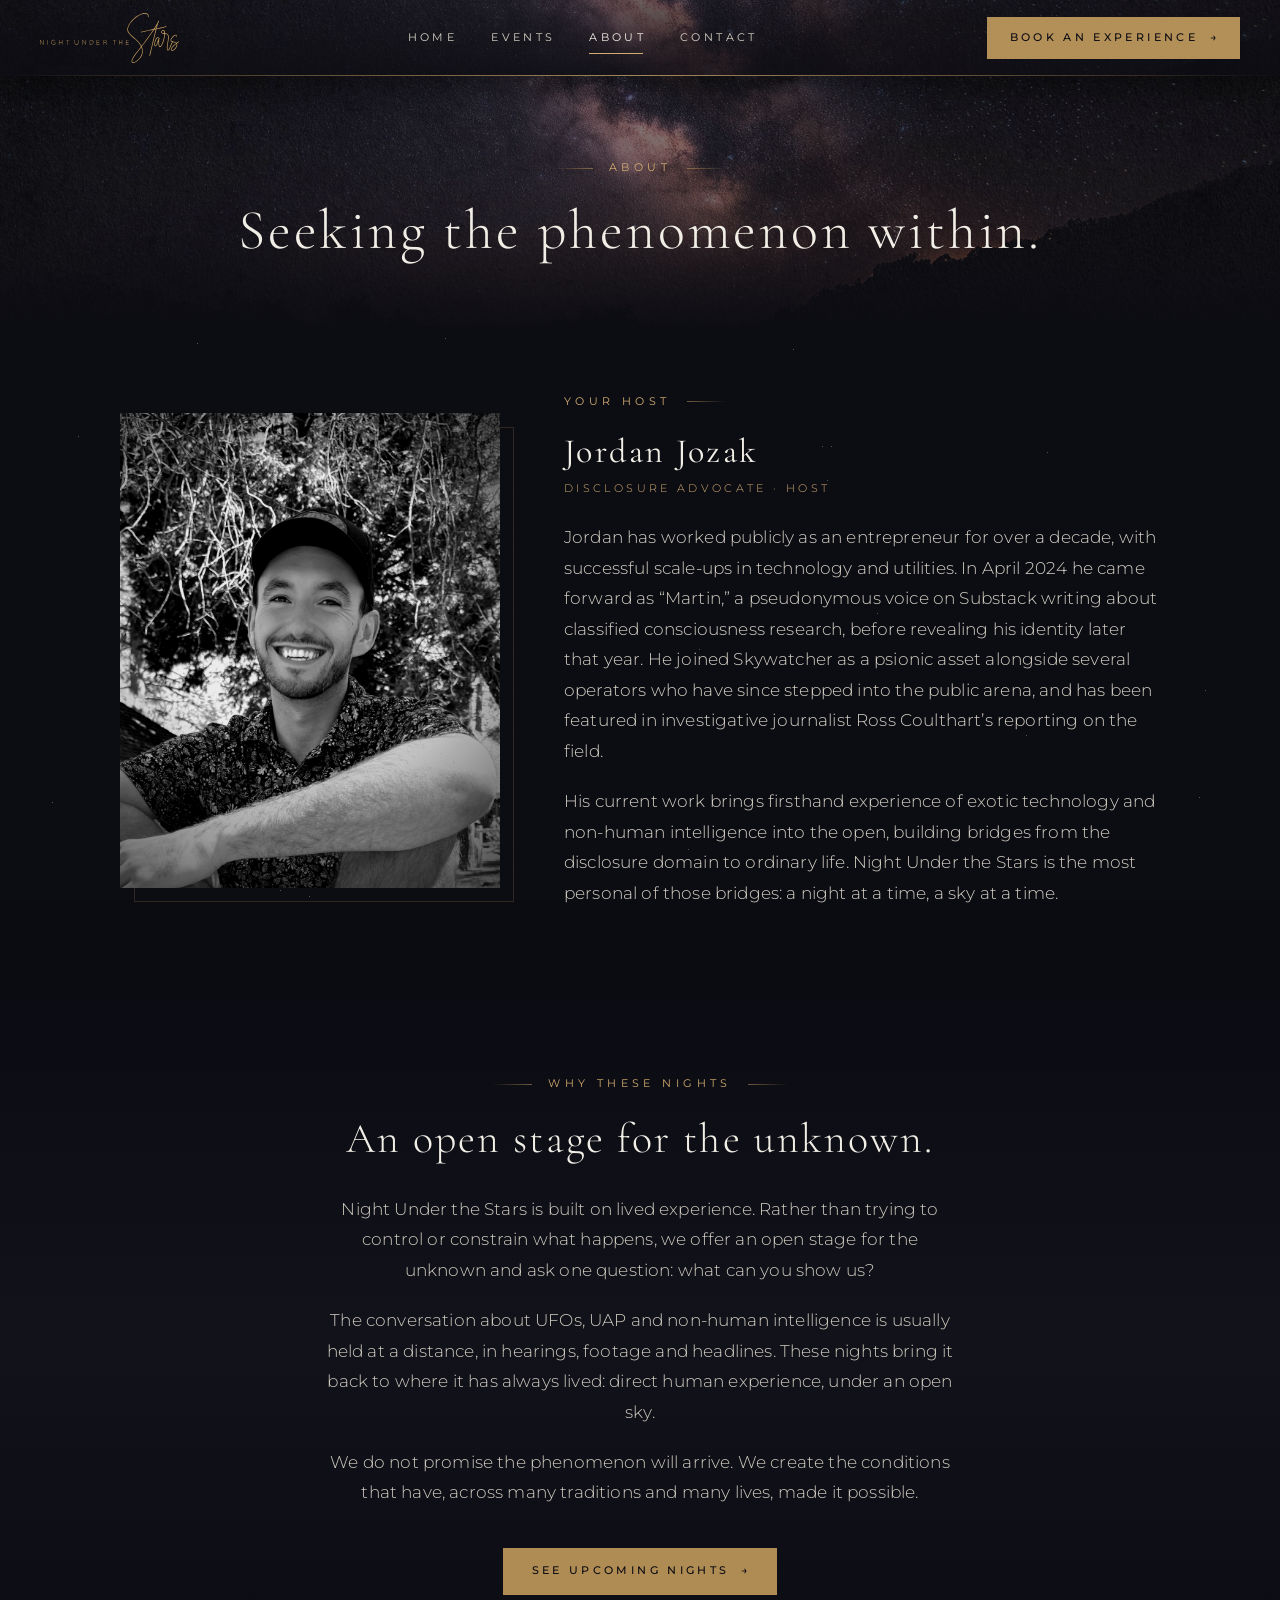
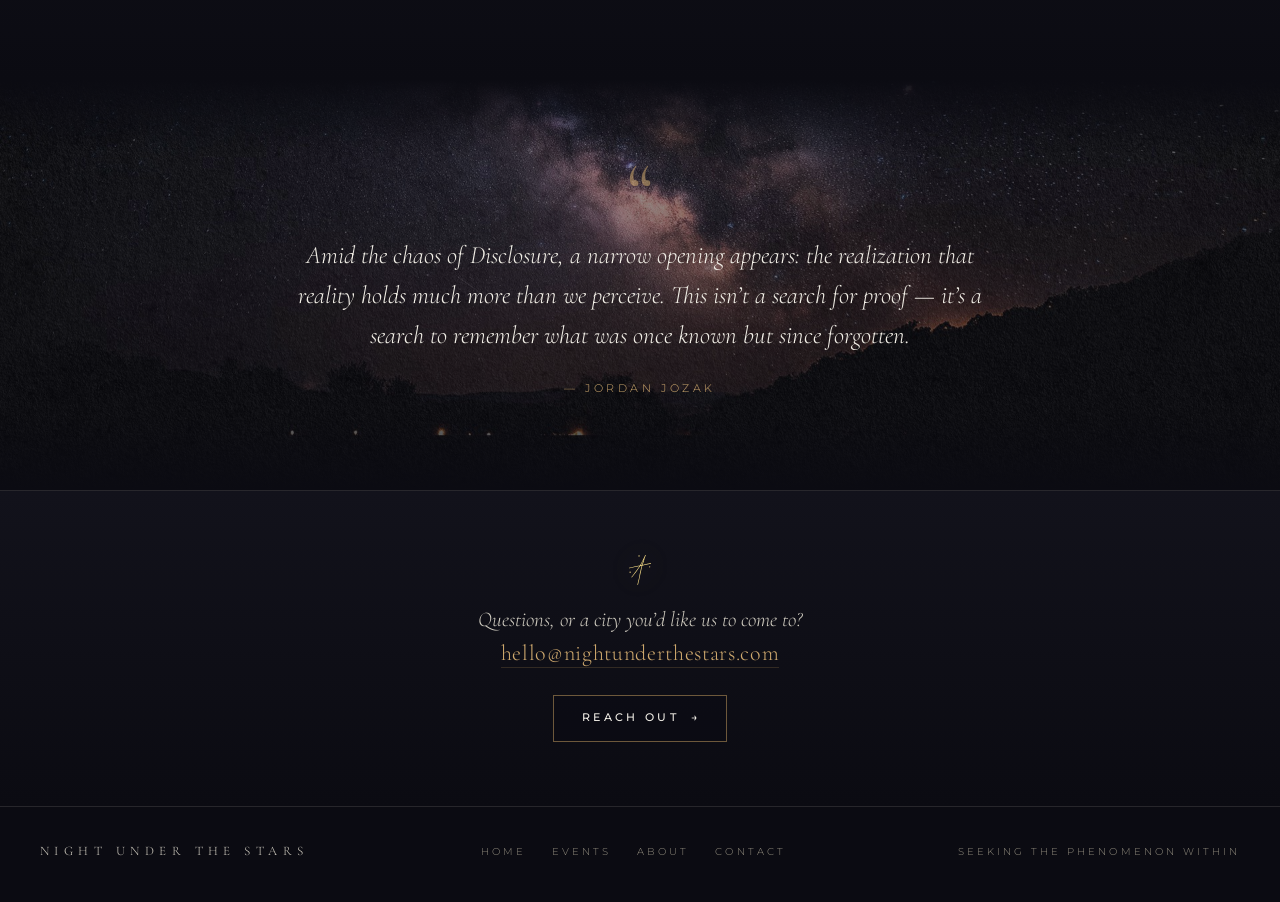
==== about/index.html @ 2a7de174 "Four-page site: Home, Events, About, Contact; always-on header; shorter home From Jordan's Nov 18 vo" ====
<!DOCTYPE html>
<html lang="en" class="no-js">
<head>
<meta charset="UTF-8" />
<meta name="viewport" content="width=device-width, initial-scale=1.0" />
<title>About Jordan Jozak — Night Under the Stars</title>
<meta name="description" content="Jordan Jozak hosts Night Under the Stars: single evenings of meditation and sky watch that bring the UFO, UAP and NHI conversation back to direct human experience." />
<link rel="canonical" href="https://nightunderthestars.com/about/" />
<meta property="og:title" content="About Jordan Jozak — Night Under the Stars" />
<meta property="og:description" content="Jordan Jozak hosts Night Under the Stars: single evenings of meditation and sky watch that bring the UFO, UAP and NHI conversation back to direct human experience." />
<meta property="og:image" content="https://nightunderthestars.com/assets/img/hero.jpg" />
<meta property="og:url" content="https://nightunderthestars.com/about/" />
<meta property="og:type" content="website" />
<meta name="twitter:card" content="summary_large_image" />
<meta name="robots" content="index,follow" />
<script>document.documentElement.className = 'js';</script>
<link rel="icon" type="image/svg+xml" href="/assets/logo/star.svg" />
<link rel="preconnect" href="https://fonts.googleapis.com" />
<link rel="preconnect" href="https://fonts.gstatic.com" crossorigin />
<link href="https://fonts.googleapis.com/css2?family=Cormorant+Garamond:ital,wght@0,300;0,400;0,500;1,300;1,400&family=Montserrat:wght@200;300;400;500&display=swap" rel="stylesheet" />
<link rel="stylesheet" href="/assets/css/site.css" />
</head>
<body>

<div class="starfield" id="starfield" aria-hidden="true"></div>

<header class="site-header">
  <a class="brand" href="/" aria-label="Night Under the Stars, home">
    <img src="/assets/logo/nuts-horiz.svg" alt="Night Under the Stars" />
  </a>
  <nav class="site-nav" aria-label="Main">
    <a href="/">Home</a>
    <a href="/events/">Events</a>
    <a href="/about/" aria-current="page">About</a>
    <a href="/contact/">Contact</a>
  </nav>
  <a class="btn btn-gold header-cta" href="/events/">Book an Experience <span class="arrow" aria-hidden="true">&rarr;</span></a>
</header>

<main>

<section class="page-head sky">
  <div class="eyebrow">About</div>
  <h1>Seeking the phenomenon within.</h1>
</section>

<section class="section tight">
  <div class="wrap reveal">
    <div class="host">
      <div class="host-photo">
        <img src="/assets/img/jordan.jpg" alt="Jordan Jozak" width="1039" height="1300" />
      </div>
      <div>
        <div class="eyebrow left">Your Host</div>
        <div class="host-name">Jordan Jozak</div>
        <div class="host-role">Disclosure Advocate &middot; Host</div>
        <div class="prose">
          <p>Jordan has worked publicly as an entrepreneur for over a decade, with successful scale-ups in technology and utilities. In April 2024 he came forward as &ldquo;Martin,&rdquo; a pseudonymous voice on Substack writing about classified consciousness research, before revealing his identity later that year. He joined Skywatcher as a psionic asset alongside several operators who have since stepped into the public arena, and has been featured in investigative journalist Ross Coulthart&rsquo;s reporting on the field.</p>
          <p>His current work brings firsthand experience of exotic technology and non-human intelligence into the open, building bridges from the disclosure domain to ordinary life. Night Under the Stars is the most personal of those bridges: a night at a time, a sky at a time.</p>
        </div>
      </div>
    </div>
  </div>
</section>

<section class="section soft">
  <div class="wrap narrow reveal">
    <div class="eyebrow">Why These Nights</div>
    <h2>An open stage for the unknown.</h2>
    <div class="prose center" style="text-align:center">
      <p>
        Night Under the Stars is built on lived experience. Rather than trying to control or constrain what happens, we offer an open stage for the unknown and ask one question: what can you show us?
      </p>
      <p>
        The conversation about UFOs, UAP and non-human intelligence is usually held at a distance, in hearings, footage and headlines. These nights bring it back to where it has always lived: direct human experience, under an open sky.
      </p>
      <p>
        We do not promise the phenomenon will arrive. We create the conditions that have, across many traditions and many lives, made it possible.
      </p>
    </div>
    <div class="section-cta">
      <a class="btn btn-gold" href="/events/">See Upcoming Nights <span class="arrow" aria-hidden="true">&rarr;</span></a>
    </div>
  </div>
</section>

<section class="quote-band reveal">
  <div class="mark" aria-hidden="true">&ldquo;</div>
  <blockquote>
    Amid the chaos of Disclosure, a narrow opening appears: the realization that reality holds <em>much</em> more than we perceive. This isn&rsquo;t a search for proof &mdash; it&rsquo;s a search to remember what was once known but since forgotten.
    <cite>&mdash; Jordan Jozak</cite>
  </blockquote>
</section>

</main>

<section class="reach">
  <img src="/assets/logo/star.svg" alt="" />
  <p>Questions, or a city you&rsquo;d like us to come to?<br/>
    <a class="mail" href="mailto:hello@nightunderthestars.com">hello@nightunderthestars.com</a></p>
  <a class="btn btn-ghost" href="/contact/">Reach Out <span class="arrow" aria-hidden="true">&rarr;</span></a>
</section>

<footer class="site-footer">
  <div class="footer-mark">Night Under the Stars</div>
  <nav class="footer-nav" aria-label="Footer">
    <a href="/">Home</a>
    <a href="/events/">Events</a>
    <a href="/about/">About</a>
    <a href="/contact/">Contact</a>
  </nav>
  <div class="footer-meta">Seeking the Phenomenon Within</div>
</footer>

<script src="/assets/js/nights.js"></script>
<script src="/assets/js/site.js"></script>
</body>
</html>
---- assets/css/site.css ----
/* Night Under the Stars — shared styles for every page.
   Palette and type come from the brand kit: night, gold, ivory; Cormorant Garamond + Montserrat. */

:root {
  --bg: #0b0b12;
  --bg-soft: #12121b;
  --ink: #f1eee6;
  --ink-soft: #d0ccc0;
  --ink-mute: #918c7e;
  --gold: #b08c55;
  --gold-bright: #cfa96e;
  --gold-soft: rgba(176, 140, 85, 0.6);
  --gold-faint: rgba(176, 140, 85, 0.22);
  --rule: rgba(241, 238, 230, 0.12);
  --header-h: 76px;
  --band-h: 66px;
  --serif: 'Cormorant Garamond', Georgia, serif;
  --sans: 'Montserrat', -apple-system, BlinkMacSystemFont, sans-serif;
}

* { box-sizing: border-box; margin: 0; padding: 0; }
html { scroll-behavior: smooth; scroll-padding-top: calc(var(--header-h) + 16px); }

body {
  font-family: var(--sans);
  font-weight: 300;
  background: var(--bg);
  color: var(--ink);
  line-height: 1.6;
  -webkit-font-smoothing: antialiased;
  text-rendering: optimizeLegibility;
  overflow-x: hidden;
}

/* a fine film grain over everything, the same tooth as the title card */
body::after {
  content: '';
  position: fixed;
  inset: 0;
  z-index: 200;
  pointer-events: none;
  opacity: 0.07;
  mix-blend-mode: overlay;
  background-image: url("data:image/svg+xml,%3Csvg xmlns='http://www.w3.org/2000/svg' width='220' height='220'%3E%3Cfilter id='n'%3E%3CfeTurbulence type='fractalNoise' baseFrequency='0.9' numOctaves='2' stitchTiles='stitch'/%3E%3CfeColorMatrix values='0 0 0 0 1  0 0 0 0 1  0 0 0 0 1  0 0 0 0.9 0'/%3E%3C/filter%3E%3Crect width='220' height='220' filter='url(%23n)'/%3E%3C/svg%3E");
}

::selection { background: var(--gold); color: var(--bg); }
a { color: inherit; text-decoration: none; }
img { max-width: 100%; height: auto; display: block; }
[hidden] { display: none !important; }

.visually-hidden {
  position: absolute;
  width: 1px; height: 1px;
  margin: -1px; padding: 0;
  overflow: hidden;
  clip: rect(0 0 0 0);
  white-space: nowrap;
  border: 0;
}

a:focus-visible, button:focus-visible, input:focus-visible, textarea:focus-visible {
  outline: 1px solid var(--gold-bright);
  outline-offset: 3px;
}

/* ===== HEADER (always on) ===== */
.site-header {
  position: sticky;
  top: 0;
  z-index: 100;
  height: var(--header-h);
  display: flex;
  align-items: center;
  justify-content: space-between;
  gap: 24px;
  padding: 0 40px;
  background:
    linear-gradient(180deg, rgba(11,11,18,0.62) 0%, rgba(11,11,18,0.9) 100%),
    url('/assets/img/cosmos.jpg') center 36% / cover;
  box-shadow: 0 12px 44px rgba(0,0,0,0.5);
}
/* a thread of gold along the lower edge */
.site-header::after {
  content: '';
  position: absolute;
  left: 0; right: 0; bottom: 0;
  height: 1px;
  background: linear-gradient(90deg, transparent 0%, var(--gold-soft) 22%, var(--gold-bright) 50%, var(--gold-soft) 78%, transparent 100%);
  opacity: 0.75;
}
.brand { display: inline-flex; align-items: center; flex: 0 0 auto; }
.brand img {
  height: 50px;
  width: auto;
  filter: brightness(1.15) drop-shadow(0 2px 10px rgba(0,0,0,0.5));
  transition: filter 0.4s ease;
}
.brand:hover img { filter: brightness(1.3) drop-shadow(0 2px 10px rgba(0,0,0,0.5)); }

.site-nav { display: flex; align-items: center; gap: 34px; }
.site-nav a {
  position: relative;
  font-size: 10.5px;
  font-weight: 400;
  letter-spacing: 0.32em;
  text-transform: uppercase;
  color: var(--ink-soft);
  padding: 8px 0;
  transition: color 0.3s ease;
}
.site-nav a::after {
  content: '';
  position: absolute;
  left: 0; right: 0.32em; bottom: 0;
  height: 1px;
  background: var(--gold-bright);
  transform: scaleX(0);
  transform-origin: left;
  transition: transform 0.4s ease;
}
.site-nav a:hover { color: var(--ink); }
.site-nav a:hover::after,
.site-nav a[aria-current="page"]::after { transform: scaleX(1); }
.site-nav a[aria-current="page"] { color: var(--ink); }

/* ===== BUTTONS ===== */
.btn {
  display: inline-flex;
  align-items: center;
  justify-content: center;
  gap: 12px;
  padding: 14px 28px;
  font-family: var(--sans);
  font-size: 10.5px;
  font-weight: 500;
  letter-spacing: 0.32em;
  text-transform: uppercase;
  white-space: nowrap;
  cursor: pointer;
  border: 1px solid var(--gold);
  transition: background 0.4s ease, color 0.4s ease, border-color 0.4s ease;
}
.btn .arrow { display: inline-block; letter-spacing: 0; transition: transform 0.4s ease; }
.btn:hover .arrow { transform: translateX(5px); }
.btn-gold { background: var(--gold); color: var(--bg); }
.btn-gold:hover { background: var(--gold-bright); border-color: var(--gold-bright); }
.btn-ghost { border-color: var(--gold-soft); color: var(--ink); background: rgba(11,11,18,0.35); }
.btn-ghost:hover { background: rgba(176,140,85,0.14); }
.header-cta { flex: 0 0 auto; padding: 12px 22px; }

.text-link {
  display: inline-flex;
  align-items: center;
  gap: 10px;
  font-size: 10.5px;
  font-weight: 400;
  letter-spacing: 0.32em;
  text-transform: uppercase;
  color: var(--gold-bright);
  transition: color 0.3s ease;
}
.text-link .arrow { letter-spacing: 0; transition: transform 0.4s ease; }
.text-link:hover { color: var(--ink); }
.text-link:hover .arrow { transform: translateX(5px); }

/* ===== HOME HERO: the title card, with the band below it inside the first screen ===== */
.hero {
  position: relative;
  height: calc(100vh - var(--header-h) - var(--band-h));
  height: calc(100svh - var(--header-h) - var(--band-h));
  min-height: 420px;
  max-height: 900px;
  overflow: hidden;
}
.hero-bg {
  position: absolute;
  inset: 0;
  background: url('/assets/img/hero.jpg') center center / cover;
  filter: brightness(1.45) saturate(1.18);
}
.hero-bg::before {
  content: '';
  position: absolute;
  inset: 0;
  background: radial-gradient(ellipse 34% 42% at 50% 56%, rgba(255, 218, 158, 0.38) 0%, rgba(255, 203, 126, 0.15) 40%, transparent 70%);
  mix-blend-mode: soft-light;
}
.hero-bg::after {
  content: '';
  position: absolute;
  inset: 0;
  background:
    radial-gradient(ellipse at center, rgba(11,11,18,0) 0%, rgba(11,11,18,0.14) 70%, rgba(11,11,18,0.7) 100%),
    linear-gradient(to bottom, rgba(11,11,18,0) 0%, rgba(11,11,18,0) 86%, rgba(11,11,18,0.85) 100%);
}

.cta-band {
  display: flex;
  align-items: center;
  justify-content: center;
  gap: 14px;
  height: var(--band-h);
  background: linear-gradient(180deg, #0d0d15, var(--bg-soft));
  border-top: 1px solid var(--gold-faint);
  border-bottom: 1px solid var(--rule);
  font-size: 11px;
  font-weight: 400;
  letter-spacing: 0.4em;
  text-transform: uppercase;
  color: var(--gold-bright);
  transition: color 0.4s ease, background 0.4s ease;
}
.cta-band .arrow { letter-spacing: 0; transition: transform 0.4s ease; }
.cta-band:hover { color: var(--ink); }
.cta-band:hover .arrow { transform: translateX(6px); }

/* ===== PAGE HEAD (inner pages) ===== */
.page-head {
  position: relative;
  text-align: center;
  padding: 84px 32px 76px;
  background:
    linear-gradient(to bottom, rgba(11,11,18,0.55) 0%, rgba(11,11,18,0.62) 60%, var(--bg) 100%),
    url('/assets/img/background.jpg') center 32% / cover;
}
.page-head.sky {
  background:
    linear-gradient(to bottom, rgba(11,11,18,0.5) 0%, rgba(11,11,18,0.6) 60%, var(--bg) 100%),
    url('/assets/img/cosmos.jpg') center 40% / cover;
}
.page-head h1 {
  font-family: var(--serif);
  font-weight: 300;
  font-size: clamp(34px, 4.6vw, 56px);
  letter-spacing: 0.05em;
  line-height: 1.12;
}
.page-head .sub {
  font-family: var(--serif);
  font-style: italic;
  font-size: clamp(18px, 1.8vw, 21px);
  color: var(--ink-soft);
  max-width: 560px;
  margin: 18px auto 0;
  line-height: 1.55;
}

/* ===== SECTIONS ===== */
.section { padding: 84px 32px; }
.section.tight { padding-top: 56px; }
.section.soft { background: linear-gradient(180deg, var(--bg) 0%, var(--bg-soft) 50%, var(--bg) 100%); }
.wrap { max-width: 1040px; margin: 0 auto; }
.wrap.narrow { max-width: 680px; }
.center { text-align: center; }

.eyebrow {
  font-size: 10.5px;
  font-weight: 400;
  letter-spacing: 0.42em;
  text-transform: uppercase;
  color: var(--gold-bright);
  margin-bottom: 22px;
  display: flex;
  align-items: center;
  justify-content: center;
  gap: 16px;
}
.eyebrow::before, .eyebrow::after {
  content: '';
  flex: 0 0 40px;
  height: 1px;
  background: linear-gradient(to right, transparent, var(--gold-soft));
}
.eyebrow::after { background: linear-gradient(to left, transparent, var(--gold-soft)); }
.eyebrow.left { justify-content: flex-start; }
.eyebrow.left::before { display: none; }

h2 {
  font-family: var(--serif);
  font-weight: 300;
  font-size: clamp(28px, 3.4vw, 42px);
  letter-spacing: 0.05em;
  line-height: 1.16;
  text-align: center;
  margin-bottom: 30px;
}
h2.left { text-align: left; }

.prose { font-size: 16.5px; line-height: 1.85; color: var(--ink-soft); letter-spacing: 0.01em; }
.prose p + p { margin-top: 1.2em; }
.prose.center { max-width: 640px; margin-left: auto; margin-right: auto; }
.prose strong { font-weight: 400; color: var(--ink); }

.section-cta { margin-top: 40px; text-align: center; }

/* ===== THE NIGHT: four even steps ===== */
.steps {
  display: grid;
  grid-template-columns: repeat(4, 1fr);
  border-top: 1px solid var(--rule);
  border-bottom: 1px solid var(--rule);
  margin-top: 44px;
}
.step { padding: 34px 26px 36px; text-align: center; border-right: 1px solid var(--rule); }
.step:last-child { border-right: none; }
.step-num {
  font-family: var(--serif);
  font-style: italic;
  font-size: 17px;
  color: var(--gold-bright);
  letter-spacing: 0.08em;
  margin-bottom: 12px;
}
.step-title {
  font-family: var(--serif);
  font-weight: 400;
  font-size: 22px;
  letter-spacing: 0.05em;
  margin-bottom: 12px;
}
.step-body { font-size: 14.5px; line-height: 1.7; color: var(--ink-soft); }

/* ===== QUOTE BAND ===== */
.quote-band {
  text-align: center;
  padding: 92px 32px;
  background:
    linear-gradient(to bottom, var(--bg) 0%, rgba(11,11,18,0.42) 18%, rgba(11,11,18,0.58) 82%, var(--bg) 100%),
    url('/assets/img/cosmos.jpg') center 38% / cover;
}
.quote-band .mark {
  font-family: var(--serif);
  font-size: 84px;
  line-height: 0.5;
  color: var(--gold-bright);
  opacity: 0.55;
  margin-bottom: 22px;
  user-select: none;
}
.quote-band blockquote {
  font-family: var(--serif);
  font-style: italic;
  font-weight: 300;
  font-size: clamp(20px, 2.1vw, 25px);
  line-height: 1.6;
  max-width: 700px;
  margin: 0 auto;
}
.quote-band cite {
  display: block;
  margin-top: 26px;
  font-family: var(--sans);
  font-style: normal;
  font-size: 10.5px;
  letter-spacing: 0.34em;
  text-transform: uppercase;
  color: var(--gold-bright);
}

/* ===== NIGHTS LIST ===== */
.nights-card {
  max-width: 860px;
  margin: 0 auto;
  padding: 6px 44px;
  border: 1px solid var(--gold-faint);
  background: rgba(18, 18, 27, 0.72);
  box-shadow: 0 24px 60px rgba(0,0,0,0.35);
}
.night {
  display: grid;
  grid-template-columns: 150px 1fr 190px;
  gap: 32px;
  align-items: center;
  padding: 30px 0;
  border-bottom: 1px solid var(--rule);
}
.night:last-child { border-bottom: none; }
.night-date span { display: block; }
.night-weekday, .night-year {
  font-size: 9.5px;
  font-weight: 400;
  letter-spacing: 0.34em;
  text-transform: uppercase;
  color: var(--ink-mute);
}
.night-day {
  font-family: var(--serif);
  font-style: italic;
  font-size: 22px;
  color: var(--gold-bright);
  letter-spacing: 0.03em;
  margin: 4px 0;
}
.night-city { font-family: var(--serif); font-weight: 400; font-size: 28px; letter-spacing: 0.05em; line-height: 1.2; }
.night-detail { margin-top: 8px; font-size: 13.5px; line-height: 1.6; color: var(--ink-soft); }
.night-action { text-align: center; }
.night-action .btn { display: flex; padding-left: 0; padding-right: 0; }
.night-price { font-family: var(--serif); font-size: 21px; letter-spacing: 0.05em; margin-bottom: 12px; }

.nights-empty { padding: 42px 0 44px; text-align: center; }
.nights-empty p {
  font-family: var(--serif);
  font-style: italic;
  font-size: 19px;
  line-height: 1.65;
  color: var(--ink-soft);
  max-width: 520px;
  margin: 0 auto 28px;
}

/* cities on the map */
.cities { display: flex; flex-wrap: wrap; justify-content: center; gap: 12px; max-width: 760px; margin: 0 auto; }
.city {
  padding: 11px 20px;
  border: 1px solid var(--gold-faint);
  font-family: var(--serif);
  font-size: 18px;
  letter-spacing: 0.06em;
  color: var(--ink);
  background: rgba(18,18,27,0.5);
}

/* three even notes */
.notes { display: grid; grid-template-columns: repeat(3, 1fr); gap: 0; border-top: 1px solid var(--rule); border-bottom: 1px solid var(--rule); }
.note { padding: 34px 30px; text-align: center; border-right: 1px solid var(--rule); }
.note:last-child { border-right: none; }
.note-label { font-size: 10px; letter-spacing: 0.36em; text-transform: uppercase; color: var(--gold-bright); margin-bottom: 14px; }
.note-body { font-size: 14.5px; line-height: 1.75; color: var(--ink-soft); }

/* ===== HOST ===== */
.host {
  display: grid;
  grid-template-columns: minmax(0, 380px) minmax(0, 1fr);
  gap: 64px;
  align-items: center;
}
.host-photo { position: relative; }
.host-photo img {
  width: 100%;
  height: auto;
  aspect-ratio: 4 / 5;
  object-fit: cover;
  filter: contrast(1.04) brightness(0.92);
}
.host-photo::after {
  content: '';
  position: absolute;
  inset: 14px -14px -14px 14px;
  border: 1px solid var(--gold-faint);
  z-index: -1;
}
.host.teaser { grid-template-columns: minmax(0, 280px) minmax(0, 1fr); max-width: 860px; margin: 0 auto; }
.host-name { font-family: var(--serif); font-weight: 400; font-size: 34px; letter-spacing: 0.07em; line-height: 1.15; }
.host-role {
  font-size: 10.5px;
  letter-spacing: 0.32em;
  text-transform: uppercase;
  color: var(--gold-bright);
  margin: 10px 0 24px;
}
.host .text-link { margin-top: 28px; }

/* ===== CONTACT ===== */
.contact-card {
  max-width: 600px;
  margin: 0 auto;
  padding: 48px 44px;
  border: 1px solid var(--gold-faint);
  background: rgba(18, 18, 27, 0.72);
  box-shadow: 0 24px 60px rgba(0,0,0,0.35);
}
.form { display: flex; flex-direction: column; gap: 14px; }
.input {
  width: 100%;
  background: rgba(11,11,18,0.7);
  border: 1px solid var(--gold-faint);
  color: var(--ink);
  padding: 16px 20px;
  font-family: var(--sans);
  font-size: 14.5px;
  font-weight: 300;
  letter-spacing: 0.04em;
  outline: none;
  transition: border-color 0.3s ease, background 0.3s ease;
}
.input::placeholder { color: var(--ink-mute); }
.input:focus { border-color: var(--gold-soft); background: rgba(11,11,18,0.9); }
textarea.input { resize: vertical; min-height: 130px; line-height: 1.6; }
.check { display: flex; align-items: flex-start; gap: 12px; font-size: 13.5px; color: var(--ink-soft); text-align: left; padding: 4px 2px; cursor: pointer; }
.check input { margin-top: 3px; accent-color: var(--gold); width: 16px; height: 16px; flex: 0 0 auto; }
.form .btn { margin-top: 6px; padding: 17px 28px; }
.form-note { margin-top: 22px; font-size: 13px; color: var(--ink-mute); text-align: center; line-height: 1.7; }
.form-note a, .mail { color: var(--gold-bright); border-bottom: 1px solid var(--gold-faint); padding-bottom: 1px; transition: border-color 0.3s ease; }
.form-note a:hover, .mail:hover { border-color: var(--gold-bright); }

/* ===== REACH-OUT STRIP + FOOTER (every page) ===== */
.reach {
  text-align: center;
  padding: 64px 32px;
  border-top: 1px solid var(--rule);
  background: linear-gradient(180deg, var(--bg-soft), var(--bg));
}
.reach img { height: 30px; width: auto; margin: 0 auto 18px; filter: brightness(1.8) drop-shadow(0 0 14px rgba(176,140,85,0.35)); }
.reach p { font-family: var(--serif); font-style: italic; font-size: 21px; color: var(--ink-soft); line-height: 1.6; }
.reach .mail { font-style: normal; font-family: var(--serif); font-size: 22px; letter-spacing: 0.03em; }
.reach .btn { margin-top: 24px; }

.site-footer {
  padding: 34px 40px 40px;
  border-top: 1px solid var(--rule);
  display: flex;
  align-items: center;
  justify-content: space-between;
  gap: 20px;
  flex-wrap: wrap;
}
.footer-mark { font-family: var(--serif); font-size: 13px; letter-spacing: 0.42em; text-transform: uppercase; color: var(--ink-soft); }
.footer-nav { display: flex; gap: 26px; flex-wrap: wrap; }
.footer-nav a, .footer-meta { font-size: 9.5px; letter-spacing: 0.32em; text-transform: uppercase; color: var(--ink-mute); transition: color 0.3s ease; }
.footer-nav a:hover { color: var(--ink-soft); }

/* ===== STARFIELD ===== */
.starfield { position: fixed; inset: 0; pointer-events: none; z-index: 0; }
.star-tiny {
  position: absolute;
  width: 1px; height: 1px;
  background: white;
  border-radius: 50%;
  opacity: 0.4;
  animation: twinkle 5s infinite ease-in-out;
}
@keyframes twinkle { 0%, 100% { opacity: 0.15; } 50% { opacity: 0.7; } }
main, .site-footer, .reach { position: relative; z-index: 1; }

/* ===== REVEAL (only when scripts run, so a page never sits blank) ===== */
.js .reveal { opacity: 0; transform: translateY(20px); transition: opacity 1s ease, transform 1s ease; }
.js .reveal.in { opacity: 1; transform: translateY(0); }

/* ===== RESPONSIVE ===== */
@media (max-width: 1020px) {
  .site-nav { gap: 22px; }
  .site-header { padding: 0 24px; }
  .steps { grid-template-columns: repeat(2, 1fr); }
  .step:nth-child(2) { border-right: none; }
  .step:nth-child(-n+2) { border-bottom: 1px solid var(--rule); }
  .host { gap: 44px; grid-template-columns: minmax(0, 300px) minmax(0, 1fr); }
  .host.teaser { grid-template-columns: minmax(0, 240px) minmax(0, 1fr); }
}

@media (max-width: 760px) {
  :root { --header-h: 108px; --band-h: 60px; }
  .site-header {
    display: grid;
    grid-template-columns: 1fr auto;
    grid-template-rows: 62px 46px;
    align-items: center;
    gap: 0 12px;
    padding: 0 18px;
  }
  .brand { grid-row: 1; grid-column: 1; }
  .header-cta { grid-row: 1; grid-column: 2; }
  .site-nav { grid-row: 2; }
  .brand img { height: 40px; }
  .header-cta { padding: 11px 14px; font-size: 9.5px; letter-spacing: 0.24em; gap: 8px; }
  .site-nav {
    grid-column: 1 / -1;
    justify-content: space-between;
    gap: 0;
    height: 46px;
    border-top: 1px solid var(--rule);
  }
  .site-nav a { font-size: 9.5px; letter-spacing: 0.26em; padding: 12px 4px; }

  .cta-band { font-size: 10px; letter-spacing: 0.32em; }
  .section { padding: 60px 24px; }
  .section.tight { padding-top: 40px; }
  .page-head { padding: 60px 24px 52px; }
  .quote-band { padding: 68px 24px; }
  .prose { font-size: 16px; }

  .steps { grid-template-columns: 1fr; margin-top: 32px; }
  .step { border-right: none; border-bottom: 1px solid var(--rule); padding: 28px 12px; }
  .step:last-child { border-bottom: none; }

  .nights-card { padding: 2px 24px; }
  .night { grid-template-columns: 1fr; gap: 14px; text-align: center; padding: 32px 0; }
  .night-action .btn { display: inline-flex; min-width: 220px; }

  .notes { grid-template-columns: 1fr; }
  .note { border-right: none; border-bottom: 1px solid var(--rule); padding: 28px 12px; }
  .note:last-child { border-bottom: none; }

  .host, .host.teaser { grid-template-columns: 1fr; gap: 40px; text-align: center; }
  .host-photo { max-width: 260px; margin: 0 auto; }
  .host .eyebrow.left { justify-content: center; }
  .host .eyebrow.left::before { display: block; }
  h2.left { text-align: center; }

  .contact-card { padding: 34px 24px; }
  .site-footer { flex-direction: column; text-align: center; padding: 30px 24px 36px; }
  .footer-nav { justify-content: center; }
}

@media (prefers-reduced-motion: reduce) {
  html { scroll-behavior: auto; }
  .js .reveal { opacity: 1; transform: none; transition: none; }
  .star-tiny { animation: none; }
  .btn .arrow, .text-link .arrow, .cta-band .arrow { transition: none; }
}
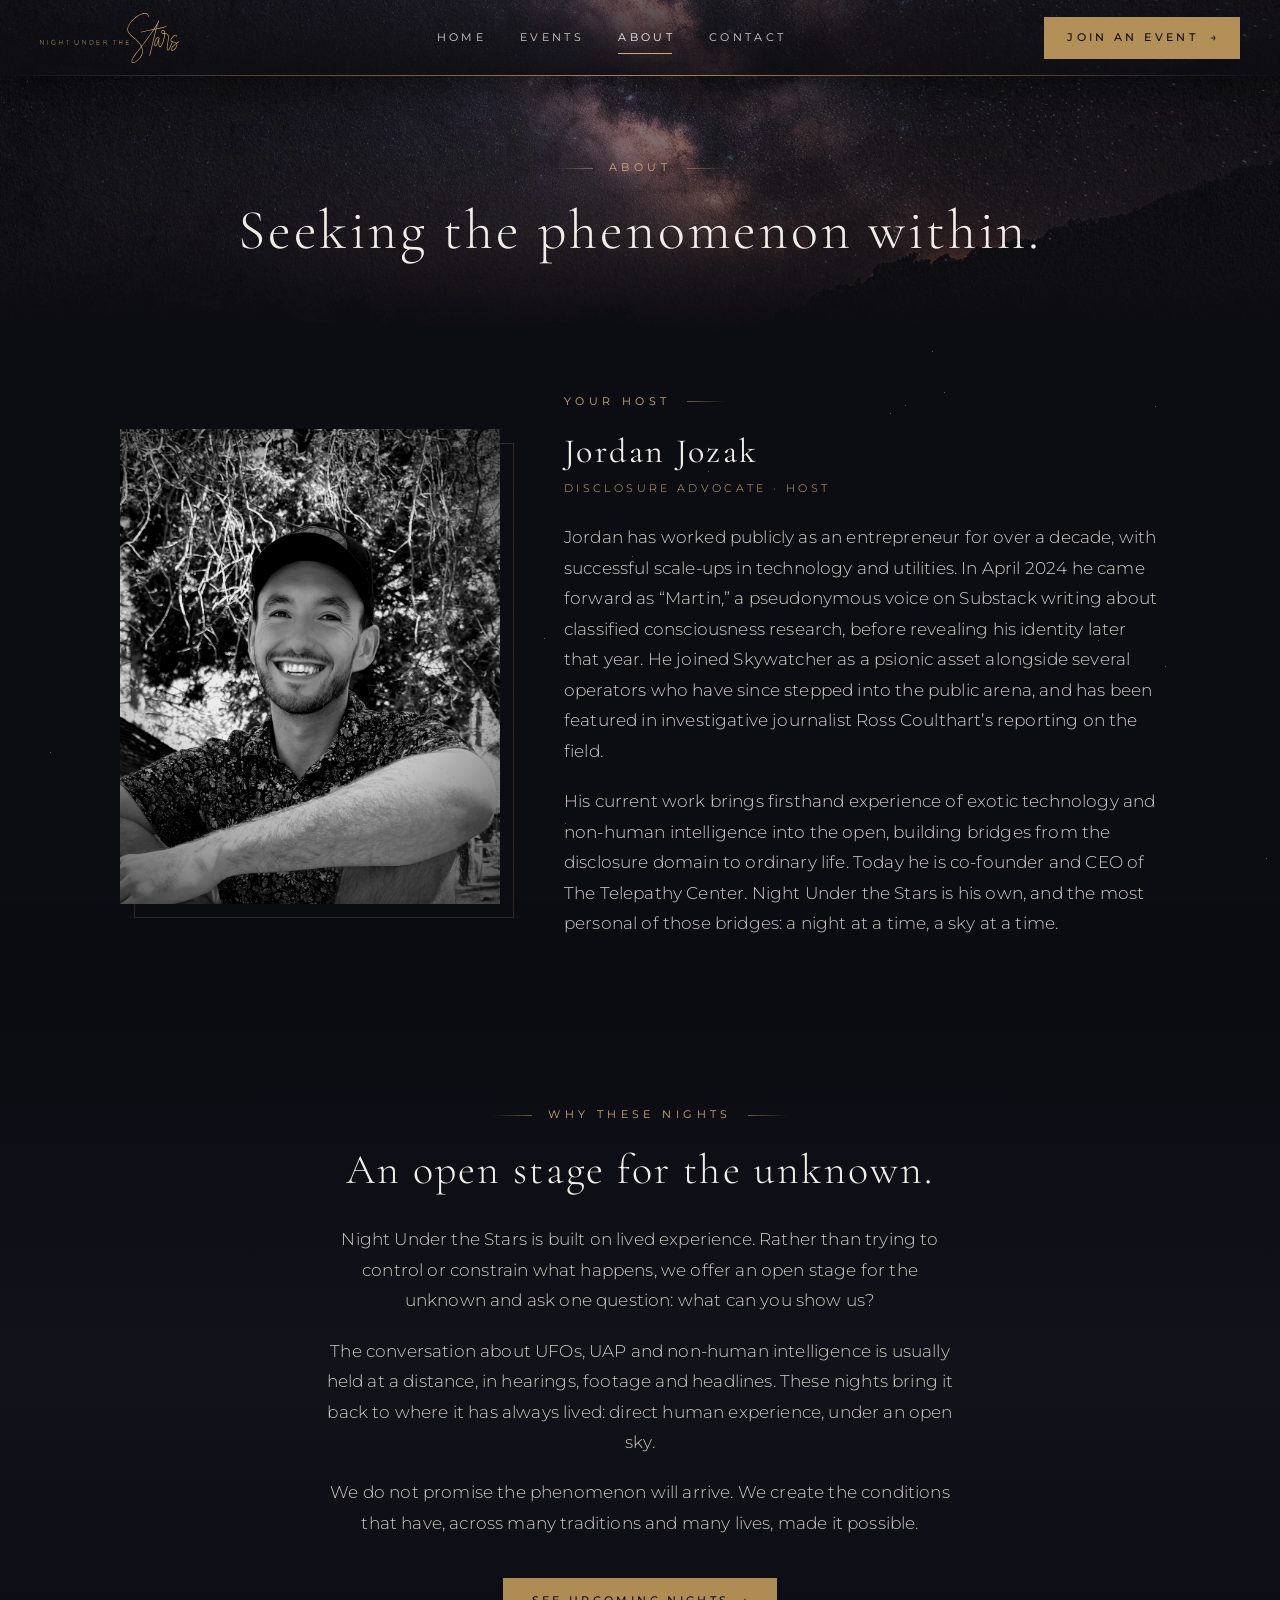
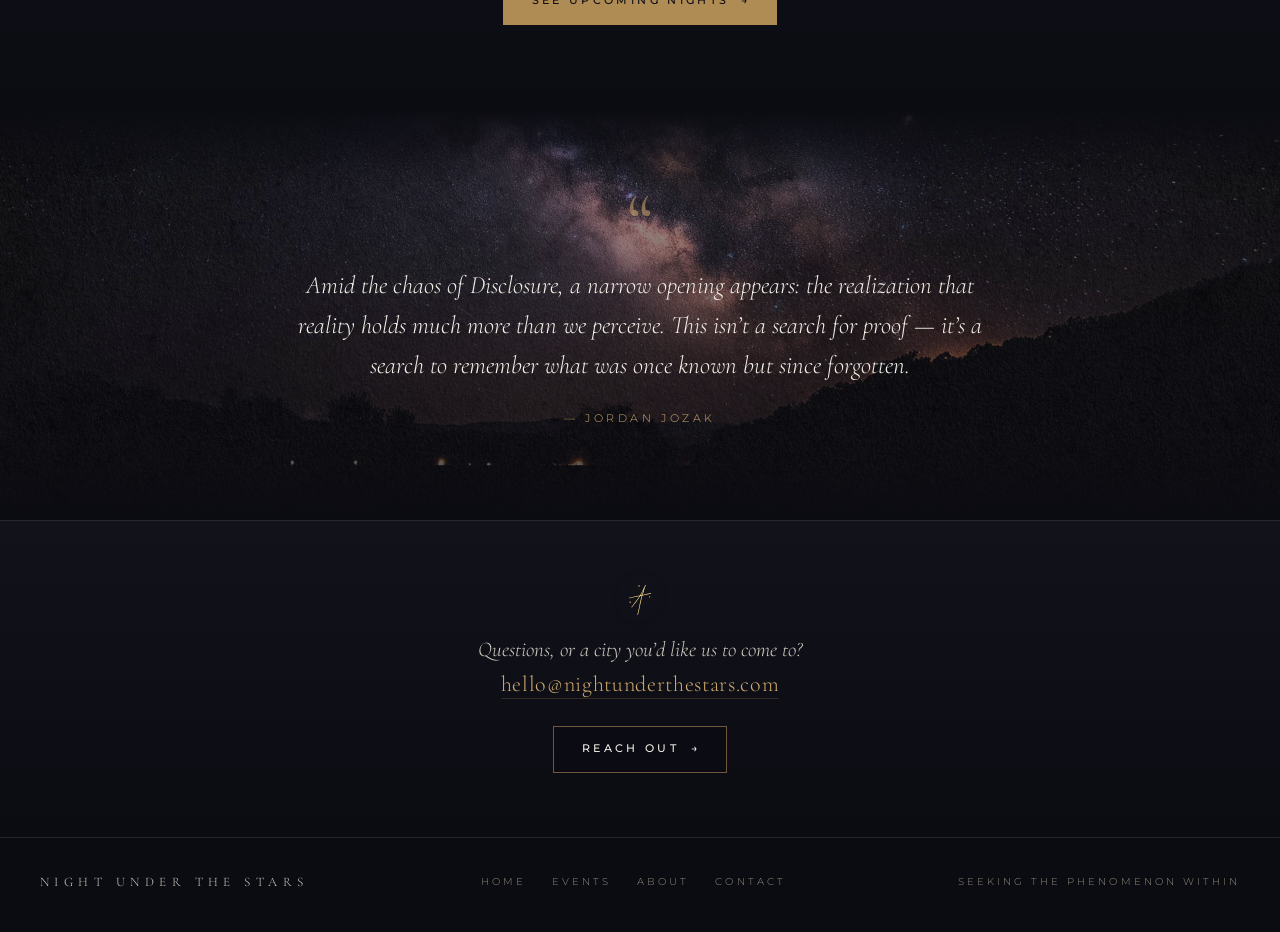
==== commit e21e4bf6: "Voice memo 10: Join an Event, calendar with large city names, what a night holds first, bio and invi" ====
--- a/about/index.html
+++ b/about/index.html
@@ -34,7 +34,7 @@
     <a href="/about/" aria-current="page">About</a>
     <a href="/contact/">Contact</a>
   </nav>
-  <a class="btn btn-gold header-cta" href="/events/">Book an Experience <span class="arrow" aria-hidden="true">&rarr;</span></a>
+  <a class="btn btn-gold header-cta" href="/events/">Join an Event <span class="arrow" aria-hidden="true">&rarr;</span></a>
 </header>
 
 <main>
@@ -56,7 +56,7 @@
         <div class="host-role">Disclosure Advocate &middot; Host</div>
         <div class="prose">
           <p>Jordan has worked publicly as an entrepreneur for over a decade, with successful scale-ups in technology and utilities. In April 2024 he came forward as &ldquo;Martin,&rdquo; a pseudonymous voice on Substack writing about classified consciousness research, before revealing his identity later that year. He joined Skywatcher as a psionic asset alongside several operators who have since stepped into the public arena, and has been featured in investigative journalist Ross Coulthart&rsquo;s reporting on the field.</p>
-          <p>His current work brings firsthand experience of exotic technology and non-human intelligence into the open, building bridges from the disclosure domain to ordinary life. Night Under the Stars is the most personal of those bridges: a night at a time, a sky at a time.</p>
+          <p>His current work brings firsthand experience of exotic technology and non-human intelligence into the open, building bridges from the disclosure domain to ordinary life. Today he is co-founder and CEO of The Telepathy Center. Night Under the Stars is his own, and the most personal of those bridges: a night at a time, a sky at a time.</p>
         </div>
       </div>
     </div>
--- a/assets/css/site.css
+++ b/assets/css/site.css
@@ -369,45 +369,43 @@
 }
 .night {
   display: grid;
-  grid-template-columns: 150px 1fr 190px;
-  gap: 32px;
-  align-items: center;
-  padding: 30px 0;
+  grid-template-columns: 1fr 200px;
+  gap: 36px;
+  align-items: center;
+  padding: 34px 0 36px;
   border-bottom: 1px solid var(--rule);
 }
 .night:last-child { border-bottom: none; }
-.night-date span { display: block; }
-.night-weekday, .night-year {
-  font-size: 9.5px;
+.night-when {
+  font-size: 10.5px;
   font-weight: 400;
   letter-spacing: 0.34em;
   text-transform: uppercase;
+  color: var(--gold-bright);
+  margin-bottom: 12px;
+}
+.night-city {
+  font-family: var(--serif);
+  font-weight: 300;
+  font-size: clamp(42px, 5.6vw, 66px);
+  letter-spacing: 0.03em;
+  line-height: 1.02;
+}
+.night-region {
+  font-family: var(--sans);
+  font-weight: 400;
+  font-size: 10.5px;
+  letter-spacing: 0.34em;
+  text-transform: uppercase;
   color: var(--ink-mute);
-}
-.night-day {
-  font-family: var(--serif);
-  font-style: italic;
-  font-size: 22px;
-  color: var(--gold-bright);
-  letter-spacing: 0.03em;
-  margin: 4px 0;
-}
-.night-city { font-family: var(--serif); font-weight: 400; font-size: 28px; letter-spacing: 0.05em; line-height: 1.2; }
-.night-detail { margin-top: 8px; font-size: 13.5px; line-height: 1.6; color: var(--ink-soft); }
+  margin-left: 10px;
+  white-space: nowrap;
+  vertical-align: middle;
+}
+.night-detail { margin-top: 14px; font-size: 13.5px; line-height: 1.6; color: var(--ink-soft); }
 .night-action { text-align: center; }
 .night-action .btn { display: flex; padding-left: 0; padding-right: 0; }
-.night-price { font-family: var(--serif); font-size: 21px; letter-spacing: 0.05em; margin-bottom: 12px; }
-
-.nights-empty { padding: 42px 0 44px; text-align: center; }
-.nights-empty p {
-  font-family: var(--serif);
-  font-style: italic;
-  font-size: 19px;
-  line-height: 1.65;
-  color: var(--ink-soft);
-  max-width: 520px;
-  margin: 0 auto 28px;
-}
+.night-price { font-family: var(--serif); font-size: 24px; letter-spacing: 0.05em; margin-bottom: 12px; }
 
 /* cities on the map */
 .cities { display: flex; flex-wrap: wrap; justify-content: center; gap: 12px; max-width: 760px; margin: 0 auto; }
@@ -427,6 +425,8 @@
 .note:last-child { border-right: none; }
 .note-label { font-size: 10px; letter-spacing: 0.36em; text-transform: uppercase; color: var(--gold-bright); margin-bottom: 14px; }
 .note-body { font-size: 14.5px; line-height: 1.75; color: var(--ink-soft); }
+.notes.four { grid-template-columns: repeat(4, 1fr); }
+.notes.four .note { padding: 34px 24px; }
 
 /* ===== HOST ===== */
 .host {
@@ -546,6 +546,9 @@
   .step:nth-child(-n+2) { border-bottom: 1px solid var(--rule); }
   .host { gap: 44px; grid-template-columns: minmax(0, 300px) minmax(0, 1fr); }
   .host.teaser { grid-template-columns: minmax(0, 240px) minmax(0, 1fr); }
+  .notes.four { grid-template-columns: repeat(2, 1fr); }
+  .notes.four .note:nth-child(2) { border-right: none; }
+  .notes.four .note:nth-child(-n+2) { border-bottom: 1px solid var(--rule); }
 }
 
 @media (max-width: 760px) {
@@ -584,10 +587,11 @@
   .step:last-child { border-bottom: none; }
 
   .nights-card { padding: 2px 24px; }
-  .night { grid-template-columns: 1fr; gap: 14px; text-align: center; padding: 32px 0; }
+  .night { grid-template-columns: 1fr; gap: 20px; text-align: center; padding: 32px 0; }
+  .night-region { display: block; margin: 12px 0 0; }
   .night-action .btn { display: inline-flex; min-width: 220px; }
 
-  .notes { grid-template-columns: 1fr; }
+  .notes, .notes.four { grid-template-columns: 1fr; }
   .note { border-right: none; border-bottom: 1px solid var(--rule); padding: 28px 12px; }
   .note:last-child { border-bottom: none; }
 
